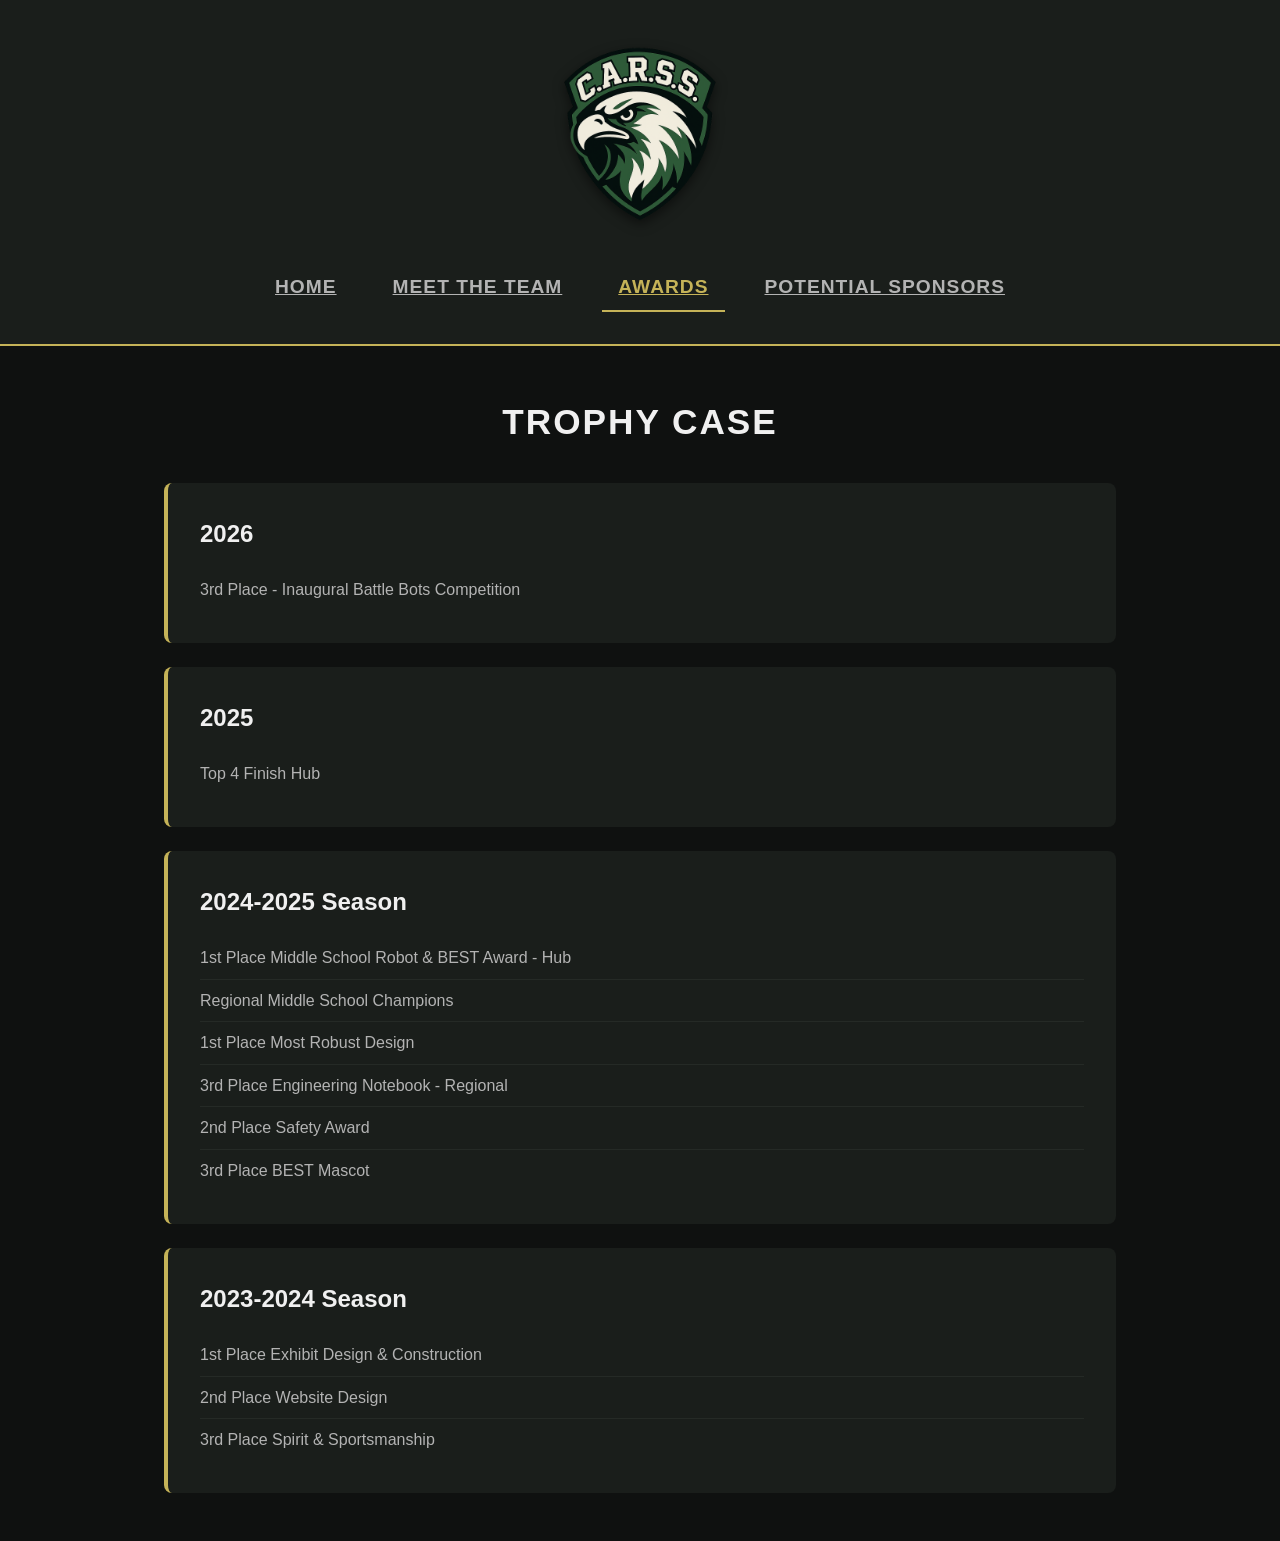
==== docs/awards.html @ 40cac8bf "Create awards.html" ====
<!DOCTYPE html>
<html lang="en">
<head>
    <meta charset="UTF-8">
    <meta name="viewport" content="width=device-width, initial-scale=1.0">
    <title>C.A.R.S.S. Robotics | Awards</title>
    <link rel="stylesheet" href="style.css">
</head>
<body>
    <header>
        <div class="logo-container">
            <img src="../assets/carsstramsparent.png" alt="C.A.R.S.S. Logo" class="logo">
        </div>
        <nav class="tab-container">
            <a href="index.html" class="tab-btn">Home</a>
            <a href="team.html" class="tab-btn">Meet the Team</a>
            <a href="awards.html" class="tab-btn active">Awards</a>
            <a href="sponsors.html" class="tab-btn">Potential Sponsors</a>
        </nav>
    </header>

    <main class="content-container">
        <h2 class="green-accent" style="text-align: center; margin-bottom: 2rem;">Trophy Case</h2>
        
        <div class="info-card">
            <h3 class="green-accent">2026</h3>
            <ul>
                <li>3rd Place - Inaugural Battle Bots Competition</li>
            </ul>
        </div>

        <div class="info-card">
            <h3 class="green-accent">2025</h3>
            <ul>
                <li>Top 4 Finish Hub</li>
            </ul>
        </div>

        <div class="info-card">
            <h3 class="green-accent">2024-2025 Season</h3>
            <ul>
                <li>1st Place Middle School Robot & BEST Award - Hub</li>
                <li>Regional Middle School Champions</li>
                <li>1st Place Most Robust Design</li>
                <li>3rd Place Engineering Notebook - Regional</li>
                <li>2nd Place Safety Award</li>
                <li>3rd Place BEST Mascot</li>
            </ul>
        </div>

        <div class="info-card">
            <h3 class="green-accent">2023-2024 Season</h3>
            <ul>
                <li>1st Place Exhibit Design & Construction</li>
                <li>2nd Place Website Design</li>
                <li>3rd Place Spirit & Sportsmanship</li>
            </ul>
        </div>
    </main>
</body>
</html>
---- docs/style.css ----
/* Deep Dark Mode with Eagles-Inspired Green & Gold */
:root {
    --bg-base: #0f1110; 
    --surface-dark: #1a1e1b; /* Subtle dark green tint */
    --surface-light: #252a26;
    --text-primary: #f0f0f0;
    --text-secondary: #b3b3b3;
    --accent-gold: #c5b358; 
    --accent-gold-hover: #d4c473;
}

* {
    margin: 0;
    padding: 0;
    box-sizing: border-box;
    font-family: 'Helvetica Neue', Arial, sans-serif;
}

body {
    background-color: var(--bg-base);
    color: var(--text-primary);
    line-height: 1.6;
}

/* Header & Logo */
header {
    text-align: center;
    padding: 2rem 1rem;
    background-color: var(--surface-dark);
    border-bottom: 2px solid var(--accent-gold);
}

.logo-container {
    margin-bottom: 1.5rem;
}

.logo {
    max-width: 200px;
    height: auto;
    filter: drop-shadow(0 4px 6px rgba(0,0,0,0.5));
}

/* Tabs */
.tab-container {
    display: flex;
    justify-content: center;
    gap: 1.5rem;
    flex-wrap: wrap;
}

.tab-btn {
    background: transparent;
    color: var(--text-secondary);
    border: none;
    padding: 0.5rem 1rem;
    font-size: 1.2rem;
    font-weight: 600;
    text-transform: uppercase;
    letter-spacing: 1px;
    cursor: pointer;
    transition: all 0.3s ease;
    border-bottom: 2px solid transparent;
}

.tab-btn:hover {
    color: var(--text-primary);
}

.tab-btn.active {
    color: var(--accent-gold);
    border-bottom: 2px solid var(--accent-gold);
}

/* Content Area */
.content-container {
    max-width: 1000px;
    margin: 3rem auto;
    padding: 0 1.5rem;
}

.tab-content {
    display: none;
    opacity: 0;
    transform: translateY(15px);
    transition: opacity 0.4s ease, transform 0.4s ease;
}

.tab-content.active {
    display: block;
    opacity: 1;
    transform: translateY(0);
}

h2 {
    font-size: 2.2rem;
    margin-bottom: 2rem;
    text-align: center;
    text-transform: uppercase;
    letter-spacing: 2px;
}

.gold-accent {
    color: var(--accent-gold);
}

.section-header {
    display: flex;
    flex-direction: column;
    align-items: center;
    margin-bottom: 3rem;
}

/* Sponsorship Button */
.sponsor-btn {
    display: inline-block;
    background-color: transparent;
    color: var(--accent-gold);
    border: 1px solid var(--accent-gold);
    padding: 0.75rem 2rem;
    text-decoration: none;
    text-transform: uppercase;
    letter-spacing: 1px;
    font-weight: bold;
    border-radius: 4px;
    transition: all 0.3s ease;
    margin-top: 1rem;
}

.sponsor-btn:hover {
    background-color: var(--accent-gold);
    color: var(--bg-base);
}

/* Team Grid Layouts */
.team-tier {
    display: flex;
    justify-content: center;
    gap: 3rem;
    margin-bottom: 3rem;
    flex-wrap: wrap;
}

.members-grid {
    display: grid;
    grid-template-columns: repeat(auto-fit, minmax(200px, 1fr));
    gap: 2rem;
}

.team-member {
    text-align: center;
    background-color: var(--surface-dark);
    padding: 1.5rem;
    border-radius: 12px;
    box-shadow: 0 10px 20px rgba(0,0,0,0.3);
    transition: transform 0.3s ease;
    width: 250px;
}

.team-member:hover {
    transform: translateY(-5px);
}

.team-member img {
    width: 150px;
    height: 150px;
    object-fit: cover;
    border-radius: 50%;
    margin-bottom: 1rem;
    border: 3px solid var(--surface-light);
}

.team-member h3 {
    font-size: 1.5rem;
    margin-bottom: 0.25rem;
}

.team-member .title {
    font-size: 0.9rem;
    text-transform: uppercase;
    letter-spacing: 1px;
    color: var(--text-secondary);
}

/* Cards (Competitions & Awards) */
.info-card {
    background-color: var(--surface-dark);
    padding: 2rem;
    border-radius: 8px;
    margin-bottom: 1.5rem;
    border-left: 4px solid var(--accent-gold);
}

.info-card h3 {
    margin-bottom: 1rem;
    font-size: 1.5rem;
}

.info-card ul {
    list-style-type: none;
}

.info-card li {
    padding: 0.5rem 0;
    border-bottom: 1px solid var(--surface-light);
    color: var(--text-secondary);
}

.info-card li:last-child {
    border-bottom: none;
}

/* Mobile Responsiveness */
@media (max-width: 768px) {
    .team-tier {
        flex-direction: column;
        align-items: center;
        gap: 1.5rem;
    }
    
    .team-member {
        width: 100%;
        max-width: 300px;
    }
}
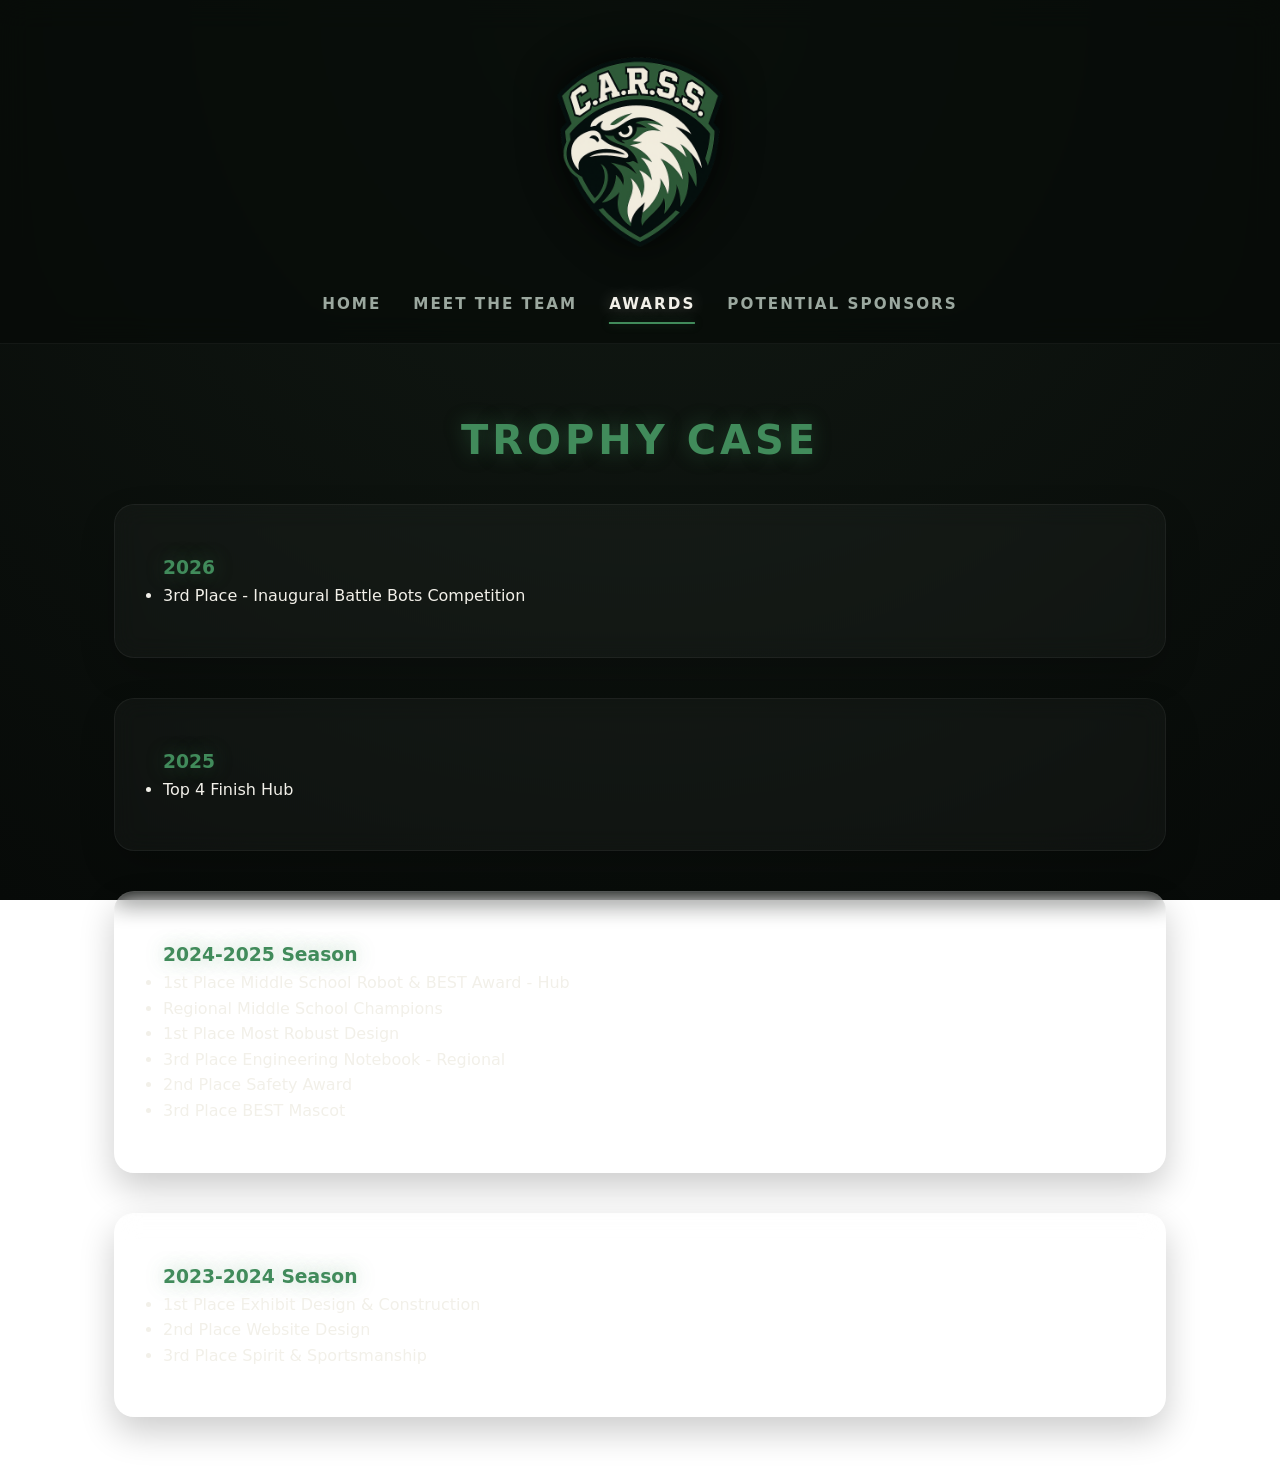
==== commit 88b0a41f: "Update awards.html" ====
--- a/docs/awards.html
+++ b/docs/awards.html
@@ -20,23 +20,23 @@
     </header>
 
     <main class="content-container">
-        <h2 class="green-accent" style="text-align: center; margin-bottom: 2rem;">Trophy Case</h2>
+        <h2 class="green-accent fade-in" style="text-align: center; margin-bottom: 2rem;">Trophy Case</h2>
         
-        <div class="info-card">
+        <div class="info-card fade-in delay-1">
             <h3 class="green-accent">2026</h3>
             <ul>
                 <li>3rd Place - Inaugural Battle Bots Competition</li>
             </ul>
         </div>
 
-        <div class="info-card">
+        <div class="info-card fade-in delay-2">
             <h3 class="green-accent">2025</h3>
             <ul>
                 <li>Top 4 Finish Hub</li>
             </ul>
         </div>
 
-        <div class="info-card">
+        <div class="info-card fade-in delay-3">
             <h3 class="green-accent">2024-2025 Season</h3>
             <ul>
                 <li>1st Place Middle School Robot & BEST Award - Hub</li>
@@ -48,7 +48,7 @@
             </ul>
         </div>
 
-        <div class="info-card">
+        <div class="info-card fade-in delay-4">
             <h3 class="green-accent">2023-2024 Season</h3>
             <ul>
                 <li>1st Place Exhibit Design & Construction</li>
--- a/docs/style.css
+++ b/docs/style.css
@@ -1,33 +1,67 @@
-/* Deep Dark Mode with Eagles-Inspired Green & Gold */
+/* Refined C.A.R.S.S. Color Palette & Animations */
 :root {
-    --bg-base: #0f1110; 
-    --surface-dark: #1a1e1b; /* Subtle dark green tint */
-    --surface-light: #252a26;
-    --text-primary: #f0f0f0;
-    --text-secondary: #b3b3b3;
-    --accent-gold: #c5b358; 
-    --accent-gold-hover: #d4c473;
+    --bg-dark: #070a08; 
+    --bg-gradient-center: #121a14;
+    --text-primary: #f2f0e9; /* Creamy off-white from the eagle */
+    --text-secondary: #9ba89f;
+    --accent-green: #418b5b; /* Vibrant forest green */
+    --accent-glow: rgba(65, 139, 91, 0.4);
+    --glass-bg: rgba(255, 255, 255, 0.03);
+    --glass-border: rgba(255, 255, 255, 0.05);
 }
 
 * {
     margin: 0;
     padding: 0;
     box-sizing: border-box;
-    font-family: 'Helvetica Neue', Arial, sans-serif;
+    font-family: 'Segoe UI', system-ui, -apple-system, sans-serif;
 }
 
 body {
-    background-color: var(--bg-base);
+    background: radial-gradient(circle at top, var(--bg-gradient-center), var(--bg-dark));
+    background-attachment: fixed;
     color: var(--text-primary);
     line-height: 1.6;
-}
+    min-height: 100vh;
+}
+
+/* Animations */
+@keyframes fadeInUp {
+    from {
+        opacity: 0;
+        transform: translateY(30px);
+    }
+    to {
+        opacity: 1;
+        transform: translateY(0);
+    }
+}
+
+.fade-in {
+    opacity: 0;
+    animation: fadeInUp 0.8s cubic-bezier(0.2, 0.8, 0.2, 1) forwards;
+}
+
+/* Staggered load times for the team members */
+.delay-1 { animation-delay: 0.1s; }
+.delay-2 { animation-delay: 0.2s; }
+.delay-3 { animation-delay: 0.3s; }
+.delay-4 { animation-delay: 0.4s; }
+.delay-5 { animation-delay: 0.5s; }
+.delay-6 { animation-delay: 0.6s; }
+.delay-7 { animation-delay: 0.7s; }
+.delay-8 { animation-delay: 0.8s; }
 
 /* Header & Logo */
 header {
     text-align: center;
-    padding: 2rem 1rem;
-    background-color: var(--surface-dark);
-    border-bottom: 2px solid var(--accent-gold);
+    padding: 2.5rem 1rem 0;
+    background: rgba(7, 10, 8, 0.7);
+    backdrop-filter: blur(15px);
+    border-bottom: 1px solid var(--glass-border);
+    position: sticky;
+    top: 0;
+    z-index: 100;
 }
 
 .logo-container {
@@ -35,190 +69,166 @@
 }
 
 .logo {
-    max-width: 200px;
+    max-width: 220px;
     height: auto;
-    filter: drop-shadow(0 4px 6px rgba(0,0,0,0.5));
-}
-
-/* Tabs */
+    filter: drop-shadow(0 0 20px rgba(0,0,0,0.8));
+    transition: transform 0.4s ease;
+}
+
+.logo:hover {
+    transform: scale(1.05);
+}
+
+/* Navigation Links */
 .tab-container {
     display: flex;
     justify-content: center;
-    gap: 1.5rem;
+    gap: 2rem;
     flex-wrap: wrap;
+    padding-bottom: 1.2rem;
 }
 
 .tab-btn {
-    background: transparent;
+    display: inline-block;
+    text-decoration: none;
     color: var(--text-secondary);
-    border: none;
-    padding: 0.5rem 1rem;
-    font-size: 1.2rem;
+    font-size: 0.95rem;
     font-weight: 600;
     text-transform: uppercase;
-    letter-spacing: 1px;
-    cursor: pointer;
+    letter-spacing: 2px;
     transition: all 0.3s ease;
-    border-bottom: 2px solid transparent;
+    padding-bottom: 0.5rem;
+    position: relative;
+}
+
+.tab-btn::after {
+    content: '';
+    position: absolute;
+    width: 0;
+    height: 2px;
+    bottom: 0;
+    left: 50%;
+    background-color: var(--accent-green);
+    transition: all 0.3s ease;
+    transform: translateX(-50%);
+    box-shadow: 0 0 10px var(--accent-glow);
 }
 
 .tab-btn:hover {
     color: var(--text-primary);
 }
 
+.tab-btn:hover::after, .tab-btn.active::after {
+    width: 100%;
+}
+
 .tab-btn.active {
-    color: var(--accent-gold);
-    border-bottom: 2px solid var(--accent-gold);
+    color: var(--text-primary);
+    text-shadow: 0 0 15px rgba(255, 255, 255, 0.3);
 }
 
 /* Content Area */
 .content-container {
-    max-width: 1000px;
-    margin: 3rem auto;
+    max-width: 1100px;
+    margin: 4rem auto;
     padding: 0 1.5rem;
 }
 
-.tab-content {
-    display: none;
-    opacity: 0;
-    transform: translateY(15px);
-    transition: opacity 0.4s ease, transform 0.4s ease;
-}
-
-.tab-content.active {
-    display: block;
-    opacity: 1;
-    transform: translateY(0);
-}
-
 h2 {
-    font-size: 2.2rem;
-    margin-bottom: 2rem;
+    font-size: 2.5rem;
+    margin-bottom: 1.5rem;
+    text-transform: uppercase;
+    letter-spacing: 4px;
+    font-weight: 800;
+}
+
+.green-accent {
+    color: var(--accent-green);
+    text-shadow: 0 0 20px var(--accent-glow);
+}
+
+.section-header {
+    display: flex;
+    flex-direction: column;
+    align-items: center;
+    margin-bottom: 4rem;
+}
+
+/* Glassmorphism Team Cards */
+.team-tier {
+    display: flex;
+    justify-content: center;
+    gap: 2.5rem;
+    margin-bottom: 3.5rem;
+    flex-wrap: wrap;
+}
+
+.members-grid {
+    display: flex;
+    justify-content: center;
+}
+
+.team-member {
     text-align: center;
+    background: var(--glass-bg);
+    backdrop-filter: blur(12px);
+    -webkit-backdrop-filter: blur(12px);
+    padding: 2.5rem 2rem;
+    border-radius: 20px;
+    border: 1px solid var(--glass-border);
+    box-shadow: 0 25px 40px rgba(0,0,0,0.3);
+    transition: all 0.4s cubic-bezier(0.175, 0.885, 0.32, 1.275);
+    width: 260px;
+}
+
+.team-member:hover {
+    transform: translateY(-10px);
+    border-color: rgba(65, 139, 91, 0.5);
+    box-shadow: 0 30px 50px rgba(0,0,0,0.5), inset 0 0 20px rgba(65, 139, 91, 0.1);
+}
+
+.team-member img {
+    width: 140px;
+    height: 140px;
+    object-fit: cover;
+    border-radius: 50%;
+    margin-bottom: 1.5rem;
+    border: 3px solid rgba(255, 255, 255, 0.1);
+    transition: border-color 0.4s ease;
+}
+
+.team-member:hover img {
+    border-color: var(--accent-green);
+    box-shadow: 0 0 25px var(--accent-glow);
+}
+
+.team-member h3 {
+    font-size: 1.6rem;
+    margin-bottom: 0.4rem;
+    letter-spacing: 1px;
+}
+
+.team-member .title {
+    font-size: 0.85rem;
     text-transform: uppercase;
     letter-spacing: 2px;
-}
-
-.gold-accent {
-    color: var(--accent-gold);
-}
-
-.section-header {
-    display: flex;
-    flex-direction: column;
-    align-items: center;
-    margin-bottom: 3rem;
-}
-
-/* Sponsorship Button */
-.sponsor-btn {
-    display: inline-block;
-    background-color: transparent;
-    color: var(--accent-gold);
-    border: 1px solid var(--accent-gold);
-    padding: 0.75rem 2rem;
-    text-decoration: none;
-    text-transform: uppercase;
-    letter-spacing: 1px;
-    font-weight: bold;
-    border-radius: 4px;
-    transition: all 0.3s ease;
-    margin-top: 1rem;
-}
-
-.sponsor-btn:hover {
-    background-color: var(--accent-gold);
-    color: var(--bg-base);
-}
-
-/* Team Grid Layouts */
-.team-tier {
-    display: flex;
-    justify-content: center;
-    gap: 3rem;
-    margin-bottom: 3rem;
-    flex-wrap: wrap;
-}
-
-.members-grid {
-    display: grid;
-    grid-template-columns: repeat(auto-fit, minmax(200px, 1fr));
-    gap: 2rem;
-}
-
-.team-member {
-    text-align: center;
-    background-color: var(--surface-dark);
-    padding: 1.5rem;
-    border-radius: 12px;
-    box-shadow: 0 10px 20px rgba(0,0,0,0.3);
+    color: var(--text-secondary);
+    font-weight: 600;
+}
+
+/* Info Cards for Other Pages */
+.info-card {
+    background: var(--glass-bg);
+    backdrop-filter: blur(12px);
+    padding: 3rem;
+    border-radius: 20px;
+    margin-bottom: 2.5rem;
+    border: 1px solid var(--glass-border);
+    box-shadow: 0 15px 35px rgba(0,0,0,0.2);
     transition: transform 0.3s ease;
-    width: 250px;
-}
-
-.team-member:hover {
+}
+
+.info-card:hover {
     transform: translateY(-5px);
-}
-
-.team-member img {
-    width: 150px;
-    height: 150px;
-    object-fit: cover;
-    border-radius: 50%;
-    margin-bottom: 1rem;
-    border: 3px solid var(--surface-light);
-}
-
-.team-member h3 {
-    font-size: 1.5rem;
-    margin-bottom: 0.25rem;
-}
-
-.team-member .title {
-    font-size: 0.9rem;
-    text-transform: uppercase;
-    letter-spacing: 1px;
-    color: var(--text-secondary);
-}
-
-/* Cards (Competitions & Awards) */
-.info-card {
-    background-color: var(--surface-dark);
-    padding: 2rem;
-    border-radius: 8px;
-    margin-bottom: 1.5rem;
-    border-left: 4px solid var(--accent-gold);
-}
-
-.info-card h3 {
-    margin-bottom: 1rem;
-    font-size: 1.5rem;
-}
-
-.info-card ul {
-    list-style-type: none;
-}
-
-.info-card li {
-    padding: 0.5rem 0;
-    border-bottom: 1px solid var(--surface-light);
-    color: var(--text-secondary);
-}
-
-.info-card li:last-child {
-    border-bottom: none;
-}
-
-/* Mobile Responsiveness */
-@media (max-width: 768px) {
-    .team-tier {
-        flex-direction: column;
-        align-items: center;
-        gap: 1.5rem;
-    }
-    
-    .team-member {
-        width: 100%;
-        max-width: 300px;
-    }
-}
+    border-color: rgba(255, 255, 255, 0.1);
+}
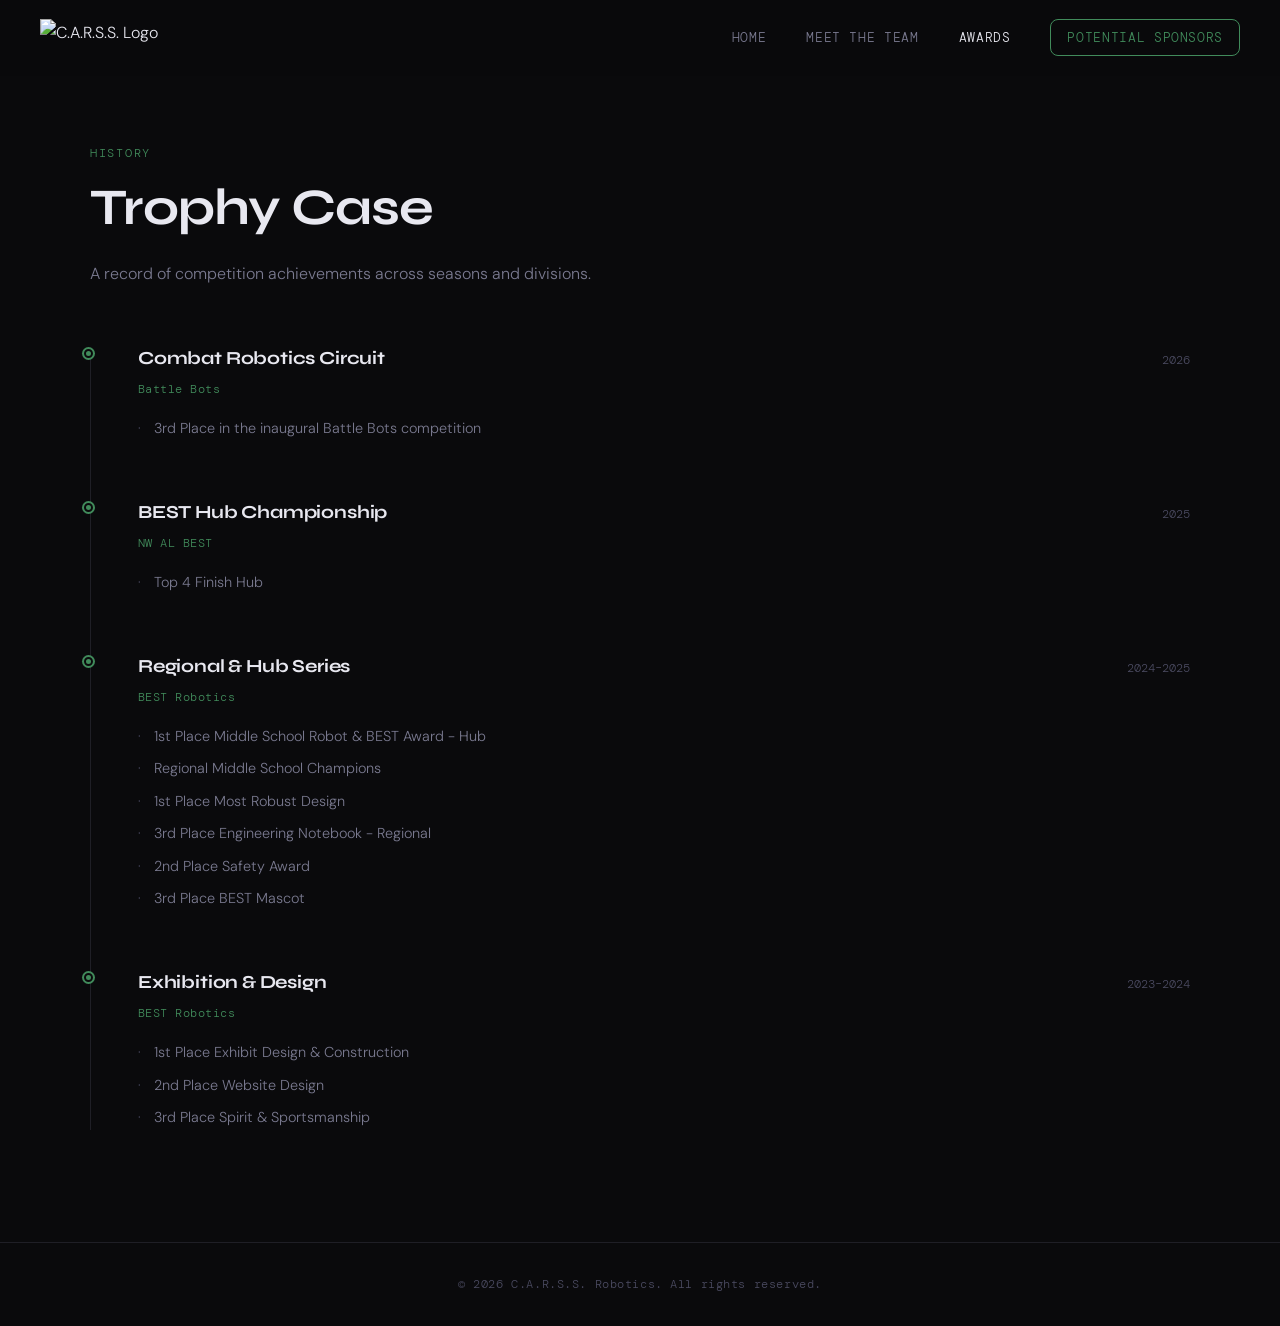
==== commit 82cac8c1: "Update awards.html" ====
--- a/docs/awards.html
+++ b/docs/awards.html
@@ -4,58 +4,101 @@
     <meta charset="UTF-8">
     <meta name="viewport" content="width=device-width, initial-scale=1.0">
     <title>C.A.R.S.S. Robotics | Awards</title>
+    <link rel="preconnect" href="https://fonts.googleapis.com">
+    <link rel="preconnect" href="https://fonts.gstatic.com" crossorigin>
+    <link href="https://fonts.googleapis.com/css2?family=DM+Mono:wght@400;500&family=DM+Sans:wght@300;400;500;700&family=Syne:wght@700;800&display=swap" rel="stylesheet">
     <link rel="stylesheet" href="style.css">
 </head>
 <body>
-    <header>
-        <div class="logo-container">
-            <img src="../assets/carsstramsparent.png" alt="C.A.R.S.S. Logo" class="logo">
+
+    <nav class="nav">
+        <a href="index.html" class="nav-logo">
+            <img src="https://raw.githubusercontent.com/ccsrobotics/ccsrobotics/main/assets/carsstramsparent.png" alt="C.A.R.S.S. Logo" class="nav-logo-img">
+        </a>
+        <div class="nav-links">
+            <a href="index.html">Home</a>
+            <a href="team.html">Meet the Team</a>
+            <a href="awards.html" style="color: var(--text);">Awards</a>
+            <a href="sponsors.html" class="nav-cta">Potential Sponsors</a>
         </div>
-        <nav class="tab-container">
-            <a href="index.html" class="tab-btn">Home</a>
-            <a href="team.html" class="tab-btn">Meet the Team</a>
-            <a href="awards.html" class="tab-btn active">Awards</a>
-            <a href="sponsors.html" class="tab-btn">Potential Sponsors</a>
-        </nav>
-    </header>
+    </nav>
 
-    <main class="content-container">
-        <h2 class="green-accent fade-in" style="text-align: center; margin-bottom: 2rem;">Trophy Case</h2>
-        
-        <div class="info-card fade-in delay-1">
-            <h3 class="green-accent">2026</h3>
-            <ul>
-                <li>3rd Place - Inaugural Battle Bots Competition</li>
-            </ul>
+    <section class="section" style="padding-top: 9rem;">
+        <div class="container">
+            <span class="section-label">History</span>
+            <h2 class="section-title">Trophy Case</h2>
+            <p class="section-sub">A record of competition achievements across seasons and divisions.</p>
+
+            <div class="timeline">
+                <div class="timeline-item">
+                    <div class="timeline-dot"></div>
+                    <div class="timeline-content">
+                        <div class="timeline-header">
+                            <h3>Combat Robotics Circuit</h3>
+                            <span class="timeline-date">2026</span>
+                        </div>
+                        <p class="timeline-company">Battle Bots</p>
+                        <ul>
+                            <li>3rd Place in the inaugural Battle Bots competition</li>
+                        </ul>
+                    </div>
+                </div>
+
+                <div class="timeline-item">
+                    <div class="timeline-dot"></div>
+                    <div class="timeline-content">
+                        <div class="timeline-header">
+                            <h3>BEST Hub Championship</h3>
+                            <span class="timeline-date">2025</span>
+                        </div>
+                        <p class="timeline-company">NW AL BEST</p>
+                        <ul>
+                            <li>Top 4 Finish Hub</li>
+                        </ul>
+                    </div>
+                </div>
+
+                <div class="timeline-item">
+                    <div class="timeline-dot"></div>
+                    <div class="timeline-content">
+                        <div class="timeline-header">
+                            <h3>Regional & Hub Series</h3>
+                            <span class="timeline-date">2024–2025</span>
+                        </div>
+                        <p class="timeline-company">BEST Robotics</p>
+                        <ul>
+                            <li>1st Place Middle School Robot & BEST Award - Hub</li>
+                            <li>Regional Middle School Champions</li>
+                            <li>1st Place Most Robust Design</li>
+                            <li>3rd Place Engineering Notebook - Regional</li>
+                            <li>2nd Place Safety Award</li>
+                            <li>3rd Place BEST Mascot</li>
+                        </ul>
+                    </div>
+                </div>
+
+                <div class="timeline-item">
+                    <div class="timeline-dot"></div>
+                    <div class="timeline-content">
+                        <div class="timeline-header">
+                            <h3>Exhibition & Design</h3>
+                            <span class="timeline-date">2023–2024</span>
+                        </div>
+                        <p class="timeline-company">BEST Robotics</p>
+                        <ul>
+                            <li>1st Place Exhibit Design & Construction</li>
+                            <li>2nd Place Website Design</li>
+                            <li>3rd Place Spirit & Sportsmanship</li>
+                        </ul>
+                    </div>
+                </div>
+            </div>
         </div>
+    </section>
 
-        <div class="info-card fade-in delay-2">
-            <h3 class="green-accent">2025</h3>
-            <ul>
-                <li>Top 4 Finish Hub</li>
-            </ul>
-        </div>
+    <footer class="footer">
+        <p>© 2026 C.A.R.S.S. Robotics. All rights reserved.</p>
+    </footer>
 
-        <div class="info-card fade-in delay-3">
-            <h3 class="green-accent">2024-2025 Season</h3>
-            <ul>
-                <li>1st Place Middle School Robot & BEST Award - Hub</li>
-                <li>Regional Middle School Champions</li>
-                <li>1st Place Most Robust Design</li>
-                <li>3rd Place Engineering Notebook - Regional</li>
-                <li>2nd Place Safety Award</li>
-                <li>3rd Place BEST Mascot</li>
-            </ul>
-        </div>
-
-        <div class="info-card fade-in delay-4">
-            <h3 class="green-accent">2023-2024 Season</h3>
-            <ul>
-                <li>1st Place Exhibit Design & Construction</li>
-                <li>2nd Place Website Design</li>
-                <li>3rd Place Spirit & Sportsmanship</li>
-            </ul>
-        </div>
-    </main>
 </body>
 </html>
--- a/docs/style.css
+++ b/docs/style.css
@@ -1,234 +1,945 @@
-/* Refined C.A.R.S.S. Color Palette & Animations */
 :root {
-    --bg-dark: #070a08; 
-    --bg-gradient-center: #121a14;
-    --text-primary: #f2f0e9; /* Creamy off-white from the eagle */
-    --text-secondary: #9ba89f;
-    --accent-green: #418b5b; /* Vibrant forest green */
-    --accent-glow: rgba(65, 139, 91, 0.4);
-    --glass-bg: rgba(255, 255, 255, 0.03);
-    --glass-border: rgba(255, 255, 255, 0.05);
-}
-
-* {
-    margin: 0;
-    padding: 0;
-    box-sizing: border-box;
-    font-family: 'Segoe UI', system-ui, -apple-system, sans-serif;
+  --bg: #0a0a0c;
+  --bg-2: #111114;
+  --bg-3: #18181d;
+  --border: #1f1f26;
+  --border-light: #2a2a35;
+  --text: #e8e8f0;
+  --text-muted: #7a7a90;
+  --text-dim: #4a4a60;
+  --accent: #418b5b;
+  --accent-glow: rgba(65, 139, 91, 0.15);
+  --accent-2: #c5b358;
+  --green: #4ade80;
+  --font-display: 'Syne', sans-serif;
+  --font-mono: 'DM Mono', monospace;
+  --font-body: 'DM Sans', sans-serif;
+  --radius: 8px;
+  --radius-lg: 16px;
+  --max-w: 1100px;
+  --transition: 0.2s ease;
+}
+
+*, *::before, *::after {
+  box-sizing: border-box;
+  margin: 0;
+  padding: 0;
+}
+
+html {
+  scroll-behavior: smooth;
+  font-size: 16px;
 }
 
 body {
-    background: radial-gradient(circle at top, var(--bg-gradient-center), var(--bg-dark));
-    background-attachment: fixed;
-    color: var(--text-primary);
-    line-height: 1.6;
-    min-height: 100vh;
-}
-
-/* Animations */
-@keyframes fadeInUp {
-    from {
-        opacity: 0;
-        transform: translateY(30px);
-    }
-    to {
-        opacity: 1;
-        transform: translateY(0);
-    }
-}
-
-.fade-in {
+  background: var(--bg);
+  color: var(--text);
+  font-family: var(--font-body);
+  font-weight: 300;
+  line-height: 1.7;
+  -webkit-font-smoothing: antialiased;
+  overflow-x: hidden;
+}
+
+a {
+  color: inherit;
+  text-decoration: none;
+}
+
+ul {
+  list-style: none;
+}
+
+img {
+  max-width: 100%;
+}
+
+/* ============================================
+   NAV
+============================================ */
+
+.nav {
+  position: fixed;
+  top: 0;
+  left: 0;
+  right: 0;
+  z-index: 100;
+  display: flex;
+  align-items: center;
+  justify-content: space-between;
+  padding: 1.2rem 2.5rem;
+  background: rgba(10, 10, 12, 0.85);
+  backdrop-filter: blur(12px);
+  border-bottom: 1px solid transparent;
+  transition: border-color var(--transition), background var(--transition);
+}
+
+.nav.scrolled {
+  border-color: var(--border);
+}
+
+.nav-logo {
+  display: flex;
+  align-items: center;
+}
+
+.nav-logo-img {
+  height: 36px;
+  width: auto;
+  display: block;
+}
+
+.nav-logo-text {
+  font-family: var(--font-display);
+  font-weight: 800;
+  font-size: 1.2rem;
+  letter-spacing: -0.02em;
+  color: var(--accent);
+}
+
+.nav-links {
+  display: flex;
+  align-items: center;
+  gap: 2.5rem;
+}
+
+.nav-links a {
+  font-family: var(--font-mono);
+  font-size: 0.8rem;
+  color: var(--text-muted);
+  letter-spacing: 0.05em;
+  text-transform: uppercase;
+  transition: color var(--transition);
+}
+
+.nav-links a:hover {
+  color: var(--text);
+}
+
+.nav-cta {
+  color: var(--accent) !important;
+  border: 1px solid var(--accent);
+  padding: 0.4rem 1rem;
+  border-radius: var(--radius);
+  transition: background var(--transition) !important;
+}
+
+.nav-cta:hover {
+  background: var(--accent-glow) !important;
+}
+
+.nav-toggle {
+  display: none;
+  background: none;
+  border: none;
+  color: var(--text);
+  font-size: 1.2rem;
+  cursor: pointer;
+}
+
+/* ============================================
+   HERO
+============================================ */
+
+.hero {
+  min-height: 100vh;
+  display: flex;
+  flex-direction: column;
+  justify-content: center;
+  padding: 8rem 2.5rem 4rem;
+  position: relative;
+  overflow: hidden;
+}
+
+.hero-bg-grid {
+  position: absolute;
+  inset: 0;
+  background-image:
+    linear-gradient(var(--border) 1px, transparent 1px),
+    linear-gradient(90deg, var(--border) 1px, transparent 1px);
+  background-size: 60px 60px;
+  opacity: 0.4;
+  mask-image: radial-gradient(ellipse 80% 60% at 50% 50%, black 40%, transparent 100%);
+}
+
+.hero::after {
+  content: '';
+  position: absolute;
+  top: 20%;
+  left: -10%;
+  width: 500px;
+  height: 500px;
+  background: radial-gradient(circle, rgba(65, 139, 91, 0.08) 0%, transparent 70%);
+  pointer-events: none;
+}
+
+.hero-content {
+  max-width: var(--max-w);
+  margin: 0 auto;
+  width: 100%;
+  position: relative;
+  z-index: 1;
+}
+
+.hero-tag {
+  font-family: var(--font-mono);
+  font-size: 0.78rem;
+  color: var(--accent);
+  letter-spacing: 0.1em;
+  text-transform: uppercase;
+  margin-bottom: 1.5rem;
+  opacity: 0;
+  animation: fadeUp 0.6s ease 0.1s forwards;
+}
+
+.hero-title {
+  font-family: var(--font-display);
+  font-weight: 800;
+  font-size: clamp(4rem, 12vw, 9rem);
+  line-height: 0.9;
+  letter-spacing: -0.03em;
+  margin-bottom: 2rem;
+  opacity: 0;
+  animation: fadeUp 0.6s ease 0.2s forwards;
+}
+
+.hero-title-accent {
+  color: transparent;
+  -webkit-text-stroke: 2px var(--accent);
+}
+
+.hero-sub {
+  font-size: 1.1rem;
+  color: var(--text-muted);
+  max-width: 600px;
+  line-height: 1.8;
+  margin-bottom: 2.5rem;
+  opacity: 0;
+  animation: fadeUp 0.6s ease 0.3s forwards;
+}
+
+.hero-sub em {
+  color: var(--text);
+  font-style: normal;
+  font-weight: 500;
+}
+
+.hero-actions {
+  display: flex;
+  gap: 1rem;
+  flex-wrap: wrap;
+  opacity: 0;
+  animation: fadeUp 0.6s ease 0.4s forwards;
+}
+
+.hero-status {
+  position: absolute;
+  bottom: 2.5rem;
+  left: 2.5rem;
+  right: 2.5rem;
+  max-width: var(--max-w);
+  margin: 0 auto;
+  display: flex;
+  align-items: center;
+  gap: 0.6rem;
+  font-family: var(--font-mono);
+  font-size: 0.75rem;
+  color: var(--text-dim);
+  opacity: 0;
+  animation: fadeUp 0.6s ease 0.5s forwards;
+}
+
+.status-dot {
+  width: 7px;
+  height: 7px;
+  background: var(--green);
+  border-radius: 50%;
+  animation: pulse 2s ease infinite;
+  flex-shrink: 0;
+}
+
+@keyframes pulse {
+  0%, 100% { opacity: 1; transform: scale(1); }
+  50% { opacity: 0.5; transform: scale(0.8); }
+}
+
+/* ============================================
+   BUTTONS
+============================================ */
+
+.btn {
+  display: inline-flex;
+  align-items: center;
+  gap: 0.5rem;
+  padding: 0.75rem 1.75rem;
+  border-radius: var(--radius);
+  font-family: var(--font-mono);
+  font-size: 0.82rem;
+  letter-spacing: 0.05em;
+  text-transform: uppercase;
+  font-weight: 500;
+  transition: all var(--transition);
+  cursor: pointer;
+  border: none;
+}
+
+.btn-primary {
+  background: var(--accent);
+  color: #fff;
+}
+
+.btn-primary:hover {
+  background: #34754a;
+  transform: translateY(-1px);
+  box-shadow: 0 8px 30px rgba(65, 139, 91, 0.3);
+}
+
+.btn-ghost {
+  background: transparent;
+  color: var(--text-muted);
+  border: 1px solid var(--border-light);
+}
+
+.btn-ghost:hover {
+  border-color: var(--text-muted);
+  color: var(--text);
+}
+
+/* ============================================
+   SECTIONS
+============================================ */
+
+.section {
+  padding: 7rem 2.5rem;
+}
+
+.container {
+  max-width: var(--max-w);
+  margin: 0 auto;
+  width: 100%;
+}
+
+.section-label {
+  font-family: var(--font-mono);
+  font-size: 0.72rem;
+  letter-spacing: 0.15em;
+  text-transform: uppercase;
+  color: var(--accent);
+  display: block;
+  margin-bottom: 1rem;
+}
+
+.section-title {
+  font-family: var(--font-display);
+  font-weight: 700;
+  font-size: clamp(2rem, 5vw, 3.2rem);
+  line-height: 1.1;
+  letter-spacing: -0.02em;
+  margin-bottom: 1.5rem;
+}
+
+.section-sub {
+  color: var(--text-muted);
+  font-size: 1rem;
+  margin-bottom: 3.5rem;
+}
+
+/* ============================================
+   ABOUT
+============================================ */
+
+.about {
+  background: var(--bg-2);
+  border-top: 1px solid var(--border);
+  border-bottom: 1px solid var(--border);
+}
+
+.about-grid {
+  display: grid;
+  grid-template-columns: 1fr 1fr;
+  gap: 5rem;
+  align-items: start;
+}
+
+.about-text p {
+  color: var(--text-muted);
+  margin-bottom: 1.2rem;
+  font-size: 0.97rem;
+}
+
+.about-text p strong {
+  color: var(--text);
+  font-weight: 500;
+}
+
+.about-stats {
+  display: grid;
+  grid-template-columns: 1fr 1fr;
+  gap: 1rem;
+}
+
+.stat-card {
+  background: var(--bg-3);
+  border: 1px solid var(--border);
+  border-radius: var(--radius-lg);
+  padding: 1.8rem 1.5rem;
+  display: flex;
+  flex-direction: column;
+  gap: 0.4rem;
+  transition: border-color var(--transition);
+}
+
+.stat-card:hover {
+  border-color: var(--accent);
+}
+
+.stat-num {
+  font-family: var(--font-display);
+  font-weight: 800;
+  font-size: 2.5rem;
+  line-height: 1;
+  color: var(--accent);
+  letter-spacing: -0.03em;
+}
+
+.stat-label {
+  font-family: var(--font-mono);
+  font-size: 0.72rem;
+  letter-spacing: 0.08em;
+  text-transform: uppercase;
+  color: var(--text-dim);
+}
+
+/* ============================================
+   PROJECTS
+============================================ */
+
+.projects-grid {
+  display: grid;
+  grid-template-columns: 1fr 1fr;
+  gap: 1.2rem;
+}
+
+.project-card {
+  background: var(--bg-2);
+  border: 1px solid var(--border);
+  border-radius: var(--radius-lg);
+  padding: 2rem;
+  display: flex;
+  flex-direction: column;
+  gap: 1rem;
+  transition: border-color var(--transition), transform var(--transition);
+}
+
+.project-card:hover {
+  border-color: var(--border-light);
+  transform: translateY(-2px);
+}
+
+.project-featured {
+  border-color: var(--border-light);
+  background: var(--bg-3);
+}
+
+.project-featured:hover {
+  border-color: var(--accent);
+}
+
+.project-tag {
+  font-family: var(--font-mono);
+  font-size: 0.7rem;
+  letter-spacing: 0.1em;
+  text-transform: uppercase;
+  color: var(--accent);
+}
+
+.project-name {
+  font-family: var(--font-display);
+  font-weight: 700;
+  font-size: 1.5rem;
+  letter-spacing: -0.02em;
+  line-height: 1.2;
+}
+
+.project-desc {
+  color: var(--text-muted);
+  font-size: 0.9rem;
+  line-height: 1.7;
+  flex: 1;
+}
+
+.project-stack {
+  display: flex;
+  flex-wrap: wrap;
+  gap: 0.4rem;
+}
+
+.project-stack span {
+  font-family: var(--font-mono);
+  font-size: 0.68rem;
+  letter-spacing: 0.05em;
+  background: var(--bg);
+  border: 1px solid var(--border);
+  padding: 0.2rem 0.6rem;
+  border-radius: 4px;
+  color: var(--text-dim);
+}
+
+.project-links {
+  display: flex;
+  gap: 1rem;
+  align-items: center;
+}
+
+.project-link {
+  font-family: var(--font-mono);
+  font-size: 0.75rem;
+  letter-spacing: 0.05em;
+  color: var(--accent);
+  transition: opacity var(--transition);
+}
+
+.project-link:hover {
+  opacity: 0.7;
+}
+
+.project-link-ghost {
+  color: var(--text-muted);
+}
+
+/* ============================================
+   SKILLS
+============================================ */
+
+.skills {
+  background: var(--bg-2);
+  border-top: 1px solid var(--border);
+  border-bottom: 1px solid var(--border);
+}
+
+.skills-grid {
+  display: grid;
+  grid-template-columns: repeat(4, 1fr);
+  gap: 2rem;
+}
+
+.skill-group h4 {
+  font-family: var(--font-mono);
+  font-size: 0.72rem;
+  letter-spacing: 0.12em;
+  text-transform: uppercase;
+  color: var(--accent);
+  margin-bottom: 1.2rem;
+  padding-bottom: 0.8rem;
+  border-bottom: 1px solid var(--border);
+}
+
+.skill-group ul {
+  display: flex;
+  flex-direction: column;
+  gap: 0.6rem;
+}
+
+.skill-group li {
+  font-size: 0.9rem;
+  color: var(--text-muted);
+  padding-left: 1rem;
+  position: relative;
+  transition: color var(--transition);
+}
+
+.skill-group li::before {
+  content: '→';
+  position: absolute;
+  left: 0;
+  color: var(--text-dim);
+  font-size: 0.75rem;
+}
+
+.skill-group li:hover {
+  color: var(--text);
+}
+
+/* ============================================
+   EXPERIENCE / TIMELINE
+============================================ */
+
+.timeline {
+  position: relative;
+  padding-left: 2rem;
+}
+
+.timeline::before {
+  content: '';
+  position: absolute;
+  left: 0;
+  top: 0.5rem;
+  bottom: 0;
+  width: 1px;
+  background: var(--border);
+}
+
+.timeline-item {
+  position: relative;
+  padding-bottom: 3.5rem;
+}
+
+.timeline-item:last-child {
+  padding-bottom: 0;
+}
+
+.timeline-dot {
+  position: absolute;
+  left: -2.35rem;
+  top: 0.4rem;
+  width: 9px;
+  height: 9px;
+  border-radius: 50%;
+  background: var(--accent);
+  border: 2px solid var(--bg);
+  box-shadow: 0 0 0 2px var(--accent);
+}
+
+.timeline-content {
+  padding-left: 1rem;
+}
+
+.timeline-header {
+  display: flex;
+  align-items: baseline;
+  justify-content: space-between;
+  gap: 1rem;
+  margin-bottom: 0.3rem;
+  flex-wrap: wrap;
+}
+
+.timeline-header h3 {
+  font-family: var(--font-display);
+  font-weight: 700;
+  font-size: 1.15rem;
+  letter-spacing: -0.01em;
+}
+
+.timeline-date {
+  font-family: var(--font-mono);
+  font-size: 0.75rem;
+  color: var(--text-dim);
+  white-space: nowrap;
+}
+
+.timeline-company {
+  font-family: var(--font-mono);
+  font-size: 0.78rem;
+  color: var(--accent);
+  letter-spacing: 0.04em;
+  margin-bottom: 1rem;
+}
+
+.timeline-content ul {
+  display: flex;
+  flex-direction: column;
+  gap: 0.5rem;
+}
+
+.timeline-content li {
+  font-size: 0.9rem;
+  color: var(--text-muted);
+  padding-left: 1rem;
+  position: relative;
+}
+
+.timeline-content li::before {
+  content: '·';
+  position: absolute;
+  left: 0;
+  color: var(--text-dim);
+}
+
+/* ============================================
+   CONTACT
+============================================ */
+
+.contact-sub {
+  color: var(--text-muted);
+  max-width: 600px;
+  margin-bottom: 3rem;
+  font-size: 1rem;
+}
+
+.contact-grid {
+  display: grid;
+  grid-template-columns: 1fr 1fr;
+  gap: 4rem;
+  align-items: start;
+}
+
+/* Form */
+.contact-form-wrap {
+  width: 100%;
+}
+
+.contact-form {
+  display: flex;
+  flex-direction: column;
+  gap: 1rem;
+}
+
+.form-group {
+  display: flex;
+  flex-direction: column;
+}
+
+.contact-form input,
+.contact-form textarea {
+  background: var(--bg-2);
+  border: 1px solid var(--border);
+  border-radius: var(--radius);
+  padding: 0.85rem 1rem;
+  color: var(--text);
+  font-family: var(--font-body);
+  font-size: 0.9rem;
+  outline: none;
+  transition: border-color var(--transition);
+  resize: vertical;
+}
+
+.contact-form input::placeholder,
+.contact-form textarea::placeholder {
+  color: var(--text-dim);
+}
+
+.contact-form input:focus,
+.contact-form textarea:focus {
+  border-color: var(--accent);
+}
+
+.btn-full {
+  width: 100%;
+  justify-content: center;
+}
+
+.form-status {
+  font-family: var(--font-mono);
+  font-size: 0.75rem;
+  color: var(--text-dim);
+  text-align: center;
+  min-height: 1.2rem;
+}
+
+/* Contact details */
+.contact-details {
+  display: flex;
+  flex-direction: column;
+  gap: 1.5rem;
+  padding-top: 0.5rem;
+}
+
+.contact-detail-item {
+  display: flex;
+  flex-direction: column;
+  gap: 0.2rem;
+  border-bottom: 1px solid var(--border);
+  padding-bottom: 1.5rem;
+}
+
+.contact-detail-item:last-child {
+  border-bottom: none;
+  padding-bottom: 0;
+}
+
+.contact-detail-label {
+  font-family: var(--font-mono);
+  font-size: 0.68rem;
+  letter-spacing: 0.12em;
+  text-transform: uppercase;
+  color: var(--text-dim);
+}
+
+.contact-detail-value {
+  font-size: 0.9rem;
+  color: var(--text-muted);
+  transition: color var(--transition);
+  word-break: break-all;
+}
+
+.contact-detail-value:hover {
+  color: var(--accent);
+}
+
+@media (max-width: 768px) {
+  .contact-grid {
+    grid-template-columns: 1fr;
+    gap: 3rem;
+  }
+}
+
+/* ============================================
+   FOOTER
+============================================ */
+
+.footer {
+  padding: 2rem 2.5rem;
+  border-top: 1px solid var(--border);
+  text-align: center;
+  font-family: var(--font-mono);
+  font-size: 0.72rem;
+  color: var(--text-dim);
+  letter-spacing: 0.05em;
+}
+
+/* ============================================
+   ANIMATIONS
+============================================ */
+
+@keyframes fadeUp {
+  from {
     opacity: 0;
-    animation: fadeInUp 0.8s cubic-bezier(0.2, 0.8, 0.2, 1) forwards;
-}
-
-/* Staggered load times for the team members */
-.delay-1 { animation-delay: 0.1s; }
-.delay-2 { animation-delay: 0.2s; }
-.delay-3 { animation-delay: 0.3s; }
-.delay-4 { animation-delay: 0.4s; }
-.delay-5 { animation-delay: 0.5s; }
-.delay-6 { animation-delay: 0.6s; }
-.delay-7 { animation-delay: 0.7s; }
-.delay-8 { animation-delay: 0.8s; }
-
-/* Header & Logo */
-header {
-    text-align: center;
-    padding: 2.5rem 1rem 0;
-    background: rgba(7, 10, 8, 0.7);
-    backdrop-filter: blur(15px);
-    border-bottom: 1px solid var(--glass-border);
-    position: sticky;
-    top: 0;
-    z-index: 100;
-}
-
-.logo-container {
-    margin-bottom: 1.5rem;
-}
-
-.logo {
-    max-width: 220px;
-    height: auto;
-    filter: drop-shadow(0 0 20px rgba(0,0,0,0.8));
-    transition: transform 0.4s ease;
-}
-
-.logo:hover {
-    transform: scale(1.05);
-}
-
-/* Navigation Links */
-.tab-container {
+    transform: translateY(20px);
+  }
+  to {
+    opacity: 1;
+    transform: translateY(0);
+  }
+}
+
+.reveal {
+  opacity: 0;
+  transform: translateY(24px);
+  transition: opacity 0.6s ease, transform 0.6s ease;
+}
+
+.reveal.visible {
+  opacity: 1;
+  transform: translateY(0);
+}
+
+/* ============================================
+   RESPONSIVE
+============================================ */
+
+@media (max-width: 900px) {
+  .about-grid {
+    grid-template-columns: 1fr;
+    gap: 3rem;
+  }
+
+  .projects-grid {
+    grid-template-columns: 1fr;
+  }
+
+  .skills-grid {
+    grid-template-columns: 1fr 1fr;
+  }
+
+  .contact-grid {
+    grid-template-columns: 1fr;
+    gap: 3rem;
+  }
+}
+
+@media (max-width: 640px) {
+  .nav {
+    padding: 1rem 1.2rem;
+  }
+
+  .nav-links {
+    display: none;
+    position: fixed;
+    top: 60px;
+    left: 0;
+    right: 0;
+    background: var(--bg);
+    border-bottom: 1px solid var(--border);
+    flex-direction: column;
+    padding: 2rem;
+    gap: 1.5rem;
+    align-items: flex-start;
+    z-index: 99;
+  }
+
+  .nav-links.open {
     display: flex;
+  }
+
+  .nav-toggle {
+    display: block;
+  }
+
+  .hero {
+    padding: 7rem 1.2rem 4rem;
+  }
+
+  .hero-title {
+    font-size: clamp(3rem, 18vw, 6rem);
+  }
+
+  .hero-sub {
+    font-size: 0.95rem;
+  }
+
+  .section {
+    padding: 5rem 1.2rem;
+  }
+
+  .section-title {
+    font-size: clamp(1.8rem, 8vw, 2.5rem);
+  }
+
+  .skills-grid {
+    grid-template-columns: 1fr;
+  }
+
+  .about-stats {
+    grid-template-columns: 1fr 1fr;
+  }
+
+  .hero-status {
+    left: 1.2rem;
+    right: 1.2rem;
+    font-size: 0.68rem;
+  }
+
+  .break-desktop {
+    display: none;
+  }
+
+  .project-card {
+    padding: 1.5rem;
+  }
+
+  .timeline {
+    padding-left: 1.5rem;
+  }
+
+  .timeline-dot {
+    left: -1.85rem;
+  }
+
+  .timeline-header {
+    flex-direction: column;
+    gap: 0.2rem;
+  }
+
+  .stat-card {
+    padding: 1.2rem 1rem;
+  }
+
+  .stat-num {
+    font-size: 2rem;
+  }
+
+  .contact-grid {
+    grid-template-columns: 1fr;
+    gap: 2.5rem;
+  }
+
+  .hero-actions {
+    flex-direction: column;
+    align-items: flex-start;
+  }
+
+  .btn {
+    width: 100%;
     justify-content: center;
-    gap: 2rem;
-    flex-wrap: wrap;
-    padding-bottom: 1.2rem;
-}
-
-.tab-btn {
-    display: inline-block;
-    text-decoration: none;
-    color: var(--text-secondary);
-    font-size: 0.95rem;
-    font-weight: 600;
-    text-transform: uppercase;
-    letter-spacing: 2px;
-    transition: all 0.3s ease;
-    padding-bottom: 0.5rem;
-    position: relative;
-}
-
-.tab-btn::after {
-    content: '';
-    position: absolute;
-    width: 0;
-    height: 2px;
-    bottom: 0;
-    left: 50%;
-    background-color: var(--accent-green);
-    transition: all 0.3s ease;
-    transform: translateX(-50%);
-    box-shadow: 0 0 10px var(--accent-glow);
-}
-
-.tab-btn:hover {
-    color: var(--text-primary);
-}
-
-.tab-btn:hover::after, .tab-btn.active::after {
-    width: 100%;
-}
-
-.tab-btn.active {
-    color: var(--text-primary);
-    text-shadow: 0 0 15px rgba(255, 255, 255, 0.3);
-}
-
-/* Content Area */
-.content-container {
-    max-width: 1100px;
-    margin: 4rem auto;
-    padding: 0 1.5rem;
-}
-
-h2 {
-    font-size: 2.5rem;
-    margin-bottom: 1.5rem;
-    text-transform: uppercase;
-    letter-spacing: 4px;
-    font-weight: 800;
-}
-
-.green-accent {
-    color: var(--accent-green);
-    text-shadow: 0 0 20px var(--accent-glow);
-}
-
-.section-header {
-    display: flex;
-    flex-direction: column;
-    align-items: center;
-    margin-bottom: 4rem;
-}
-
-/* Glassmorphism Team Cards */
-.team-tier {
-    display: flex;
-    justify-content: center;
-    gap: 2.5rem;
-    margin-bottom: 3.5rem;
-    flex-wrap: wrap;
-}
-
-.members-grid {
-    display: flex;
-    justify-content: center;
-}
-
-.team-member {
-    text-align: center;
-    background: var(--glass-bg);
-    backdrop-filter: blur(12px);
-    -webkit-backdrop-filter: blur(12px);
-    padding: 2.5rem 2rem;
-    border-radius: 20px;
-    border: 1px solid var(--glass-border);
-    box-shadow: 0 25px 40px rgba(0,0,0,0.3);
-    transition: all 0.4s cubic-bezier(0.175, 0.885, 0.32, 1.275);
-    width: 260px;
-}
-
-.team-member:hover {
-    transform: translateY(-10px);
-    border-color: rgba(65, 139, 91, 0.5);
-    box-shadow: 0 30px 50px rgba(0,0,0,0.5), inset 0 0 20px rgba(65, 139, 91, 0.1);
-}
-
-.team-member img {
-    width: 140px;
-    height: 140px;
-    object-fit: cover;
-    border-radius: 50%;
-    margin-bottom: 1.5rem;
-    border: 3px solid rgba(255, 255, 255, 0.1);
-    transition: border-color 0.4s ease;
-}
-
-.team-member:hover img {
-    border-color: var(--accent-green);
-    box-shadow: 0 0 25px var(--accent-glow);
-}
-
-.team-member h3 {
-    font-size: 1.6rem;
-    margin-bottom: 0.4rem;
-    letter-spacing: 1px;
-}
-
-.team-member .title {
-    font-size: 0.85rem;
-    text-transform: uppercase;
-    letter-spacing: 2px;
-    color: var(--text-secondary);
-    font-weight: 600;
-}
-
-/* Info Cards for Other Pages */
-.info-card {
-    background: var(--glass-bg);
-    backdrop-filter: blur(12px);
-    padding: 3rem;
-    border-radius: 20px;
-    margin-bottom: 2.5rem;
-    border: 1px solid var(--glass-border);
-    box-shadow: 0 15px 35px rgba(0,0,0,0.2);
-    transition: transform 0.3s ease;
-}
-
-.info-card:hover {
-    transform: translateY(-5px);
-    border-color: rgba(255, 255, 255, 0.1);
-}
+  }
+}
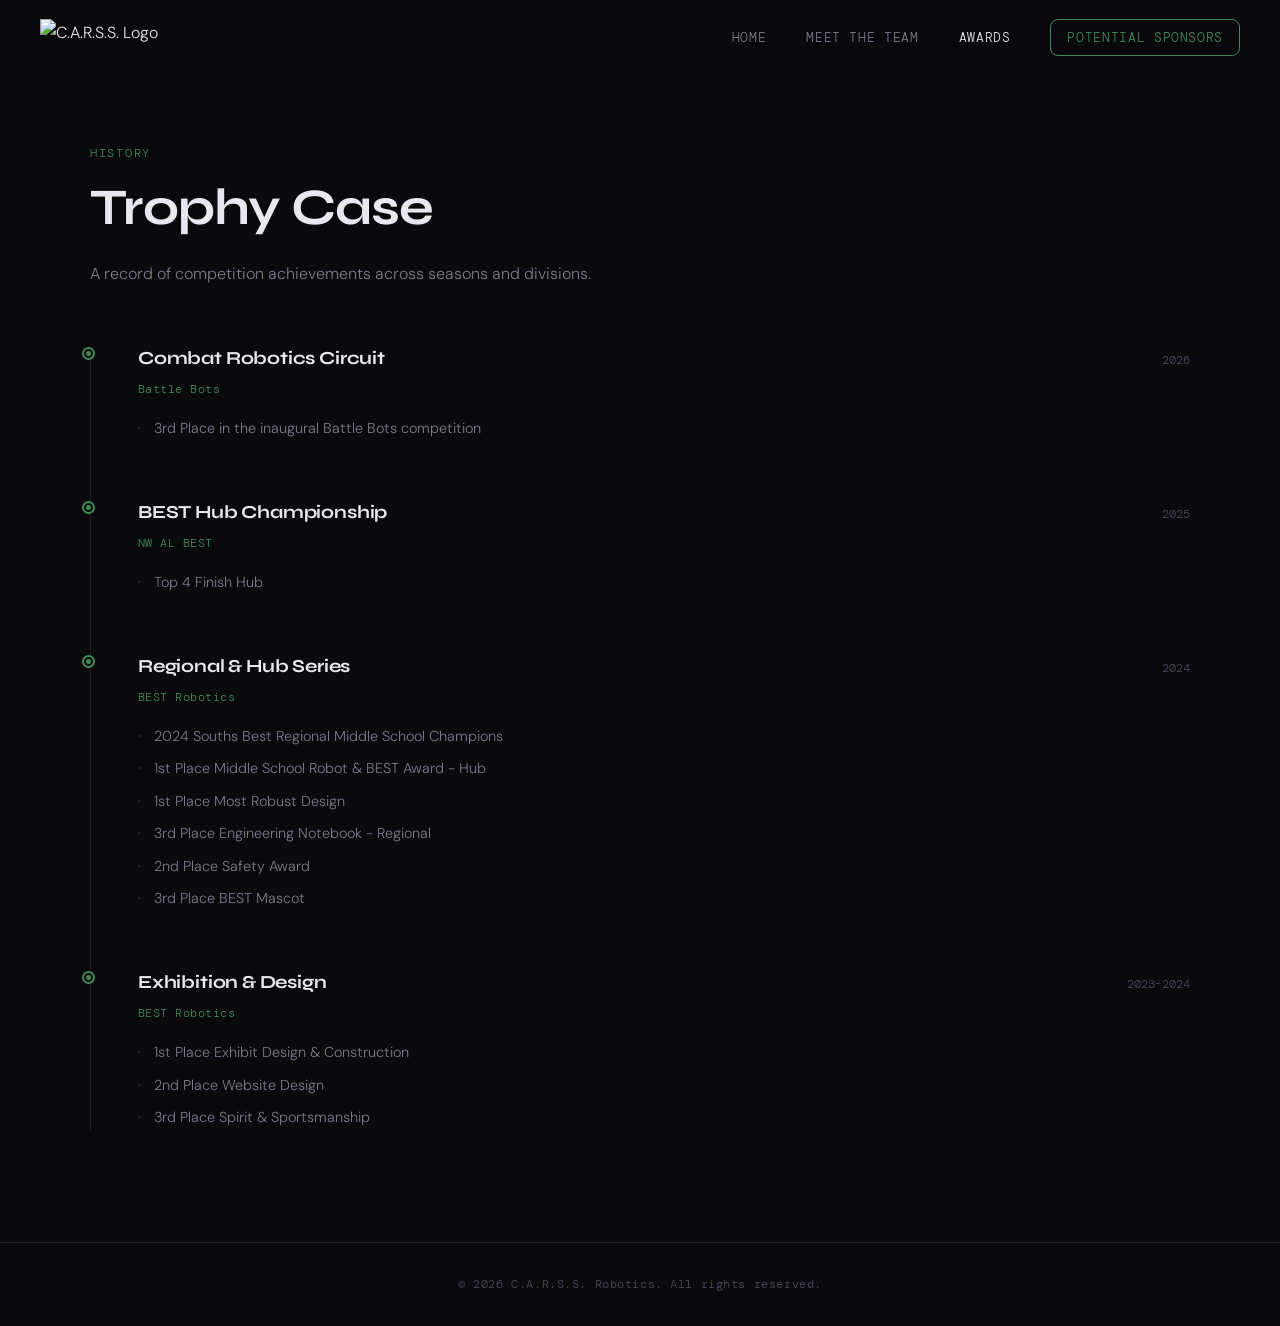
==== commit dc515614: "Update awards.html" ====
--- a/docs/awards.html
+++ b/docs/awards.html
@@ -15,6 +15,15 @@
         <a href="index.html" class="nav-logo">
             <img src="https://raw.githubusercontent.com/ccsrobotics/ccsrobotics/main/assets/carsstramsparent.png" alt="C.A.R.S.S. Logo" class="nav-logo-img">
         </a>
+        
+        <button class="nav-toggle" aria-label="Toggle Menu">
+            <svg viewBox="0 0 24 24" width="28" height="28" stroke="currentColor" stroke-width="2" fill="none" stroke-linecap="round" stroke-linejoin="round">
+                <line x1="3" y1="12" x2="21" y2="12"></line>
+                <line x1="3" y1="6" x2="21" y2="6"></line>
+                <line x1="3" y1="18" x2="21" y2="18"></line>
+            </svg>
+        </button>
+
         <div class="nav-links">
             <a href="index.html">Home</a>
             <a href="team.html">Meet the Team</a>
@@ -63,12 +72,12 @@
                     <div class="timeline-content">
                         <div class="timeline-header">
                             <h3>Regional & Hub Series</h3>
-                            <span class="timeline-date">2024–2025</span>
+                            <span class="timeline-date">2024</span>
                         </div>
                         <p class="timeline-company">BEST Robotics</p>
                         <ul>
+                            <li>2024 Souths Best Regional Middle School Champions</li>
                             <li>1st Place Middle School Robot & BEST Award - Hub</li>
-                            <li>Regional Middle School Champions</li>
                             <li>1st Place Most Robust Design</li>
                             <li>3rd Place Engineering Notebook - Regional</li>
                             <li>2nd Place Safety Award</li>
@@ -100,5 +109,6 @@
         <p>© 2026 C.A.R.S.S. Robotics. All rights reserved.</p>
     </footer>
 
+    <script src="script.js"></script>
 </body>
 </html>
--- a/docs/style.css
+++ b/docs/style.css
@@ -656,6 +656,56 @@
 }
 
 /* ============================================
+   TEAM GRID
+============================================ */
+
+.team-grid {
+  display: grid;
+  grid-template-columns: repeat(auto-fit, minmax(230px, 1fr));
+  gap: 1.5rem;
+  margin-top: 2rem;
+}
+
+.member-card {
+  background: var(--bg-2);
+  border: 1px solid var(--border);
+  border-radius: var(--radius-lg);
+  padding: 1.5rem;
+  text-align: center;
+  transition: transform var(--transition), border-color var(--transition);
+}
+
+.member-card:hover {
+  border-color: var(--accent);
+  transform: translateY(-4px);
+}
+
+.member-avatar {
+  width: 120px;
+  height: 120px;
+  border-radius: 50%;
+  object-fit: cover;
+  border: 2px solid var(--border-light);
+  margin: 0 auto 1.2rem;
+  display: block;
+}
+
+.member-name {
+  font-family: var(--font-display);
+  font-size: 1.3rem;
+  font-weight: 700;
+  margin-bottom: 0.2rem;
+}
+
+.member-role {
+  font-family: var(--font-mono);
+  font-size: 0.75rem;
+  color: var(--accent);
+  text-transform: uppercase;
+  letter-spacing: 0.08em;
+}
+
+/* ============================================
    CONTACT
 ============================================ */
 
